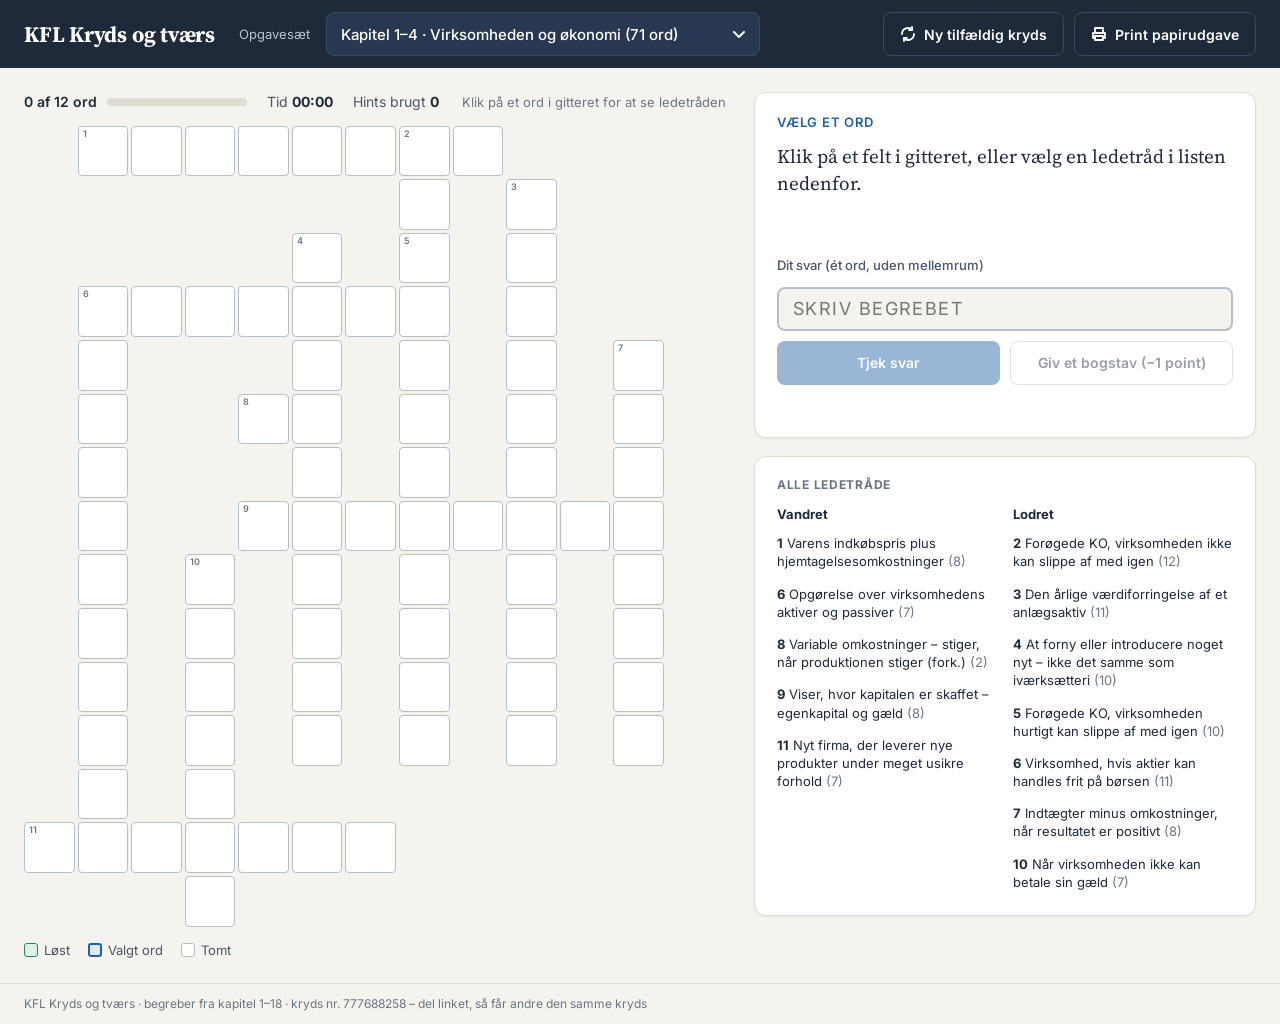
==== index.html @ 72ffff64 "23 okt. 2026 v1" ====
<!doctype html>
<html lang="da">
<head>
<meta charset="utf-8">
<meta name="viewport" content="width=device-width, initial-scale=1">
<title>KFL Kryds og tværs</title>
<link rel="preconnect" href="https://fonts.googleapis.com">
<link href="https://fonts.googleapis.com/css2?family=Inter:wght@400;500;600;700&family=Source+Serif+4:wght@600;700&display=swap" rel="stylesheet">
<link rel="stylesheet" href="style.css">
</head>
<body>
<div class="app">
  <header class="topbar">
    <div class="brand">KFL Kryds og tværs</div>
    <label class="setlabel" for="saet">Opgavesæt</label>
    <select id="saet" class="setselect" aria-label="Vælg opgavesæt"></select>
    <div class="spacer"></div>
    <div class="actions">
      <button type="button" id="btnNy" class="btn btn-ghost">
        <svg aria-hidden="true" width="16" height="16" viewBox="0 0 16 16" fill="none" stroke="currentColor" stroke-width="1.8" stroke-linecap="round" stroke-linejoin="round"><path d="M2 8a6 6 0 0 1 10.3-4.2M14 8a6 6 0 0 1-10.3 4.2"/><path d="M12 1v3H9M4 15v-3h3"/></svg>
        Ny tilfældig kryds
      </button>
      <button type="button" id="btnPrint" class="btn btn-ghost">
        <svg aria-hidden="true" width="16" height="16" viewBox="0 0 16 16" fill="none" stroke="currentColor" stroke-width="1.8" stroke-linecap="round" stroke-linejoin="round"><path d="M4 6V2h8v4M4 12H2V7h12v5h-2"/><path d="M4 10h8v4H4z"/></svg>
        Print papirudgave
      </button>
    </div>
  </header>

  <div class="printhead">
    <div>
      <div class="printtitle">KFL Kryds og tværs</div>
      <div class="printsub" id="printSub"></div>
    </div>
    <div class="printlines">
      <div>Navn: ____________________________</div>
      <div>Klasse: __________ &nbsp; Dato: __________</div>
    </div>
  </div>

  <main class="main">
    <section class="board" aria-label="Krydsen">
      <div class="status">
        <div class="progress"><span id="progText">0 af 0 ord</span><div class="bar"><div id="progBar"></div></div></div>
        <div>Tid <strong id="timer">00:00</strong></div>
        <div>Hints brugt <strong id="hintCount">0</strong></div>
        <div class="hinttext">Klik på et ord i gitteret for at se ledetråden</div>
      </div>
      <div id="grid" class="grid" role="group" aria-label="Krydsordsgitter"></div>
      <div class="legend">
        <span><i class="sw solved"></i>Løst</span>
        <span><i class="sw active"></i>Valgt ord</span>
        <span><i class="sw"></i>Tomt</span>
      </div>
    </section>

    <aside class="panel" aria-label="Ledetråd og svar">
      <div class="card" id="clueCard">
        <div class="cardhead">
          <div class="cluetag" id="clueTag">Vælg et ord</div>
          <div class="cluesrc" id="clueSrc"></div>
        </div>
        <p class="cluetext" id="clueText">Klik på et felt i gitteret, eller vælg en ledetråd i listen nedenfor.</p>
        <div class="boxes" id="boxes" aria-hidden="true"></div>
        <label class="inlabel" for="svar">Dit svar (ét ord, uden mellemrum)</label>
        <form id="svarForm" class="svarrow" autocomplete="off">
          <input id="svar" type="text" placeholder="Skriv begrebet" autocapitalize="characters" disabled>
          <div class="btnrow">
            <button type="submit" id="btnTjek" class="btn btn-primary" disabled>Tjek svar</button>
            <button type="button" id="btnHint" class="btn btn-outline" disabled>Giv et bogstav (−1 point)</button>
          </div>
        </form>
        <div class="feedback" id="feedback" aria-live="polite"></div>
      </div>

      <div class="card cluelist">
        <div class="cardlabel">Alle ledetråde</div>
        <div class="clues2">
          <div><div class="dirhead">Vandret</div><div id="listA" class="clueitems"></div></div>
          <div><div class="dirhead">Lodret</div><div id="listD" class="clueitems"></div></div>
        </div>
      </div>
    </aside>
  </main>

  <section class="facit" aria-label="Facit">
    <div class="printtitle">Facit</div>
    <div class="printsub" id="facitSub"></div>
    <div id="facitGrid" class="grid facitgrid"></div>
  </section>

  <footer class="foot">KFL Kryds og tværs · begreber fra kapitel 1–18 · <span id="footSeed"></span></footer>
</div>

<div class="overlay" id="doneOverlay" hidden>
  <div class="dialog" role="dialog" aria-modal="true" aria-labelledby="doneTitle">
    <div class="donecheck" aria-hidden="true">✓</div>
    <h2 id="doneTitle">Flot – krydsen er løst!</h2>
    <p id="doneText"></p>
    <div class="btnrow">
      <button type="button" id="btnDoneNy" class="btn btn-primary">Ny tilfældig kryds</button>
      <button type="button" id="btnDoneLuk" class="btn btn-outline">Se krydsen</button>
    </div>
  </div>
</div>

<script src="data.js"></script>
<script src="app.js"></script>
</body>
</html>
---- style.css ----
:root{
  --ink:#1E2A3A; --muted:#4A5668; --faint:#6B7684;
  --paper:#F4F3EE; --line:#DEDCD3; --cellline:#B9BDC6;
  --blue:#1F5FA8; --blue-bg:#DCE9F8; --green:#1F8A5B; --green-bg:#DDF3E7; --green-ink:#176B47;
  --red:#B5362C; --red-bg:#FBE3E0;
}
*{box-sizing:border-box}
body{margin:0;background:var(--paper);color:var(--ink);font-family:Inter,system-ui,sans-serif;font-size:15px;line-height:1.4}
button,input,select{font-family:inherit}
.app{min-height:100vh;display:flex;flex-direction:column}

.topbar{display:flex;flex-wrap:wrap;align-items:center;gap:12px 16px;padding:12px 24px;background:var(--ink);color:#fff}
.brand{font-family:'Source Serif 4',Georgia,serif;font-size:22px;font-weight:700;letter-spacing:-.01em;margin-right:8px}
.setlabel{font-size:13px;color:#B9C3D1}
.setselect{min-height:44px;padding:0 36px 0 14px;border:1px solid #3A4A60;border-radius:8px;background:#283850 url("data:image/svg+xml,%3Csvg xmlns='http://www.w3.org/2000/svg' width='16' height='16' fill='none' stroke='white' stroke-width='2' stroke-linecap='round' stroke-linejoin='round'%3E%3Cpath d='M3 6l5 5 5-5'/%3E%3C/svg%3E") no-repeat right 12px center;color:#fff;font-size:15px;font-weight:500;appearance:none;-webkit-appearance:none;max-width:100%;cursor:pointer}
.setselect optgroup,.setselect option{color:var(--ink);background:#fff}
.spacer{flex:1 1 20px}
.actions{display:flex;gap:10px;flex-wrap:wrap}
.btn{display:inline-flex;align-items:center;justify-content:center;gap:8px;min-height:44px;padding:0 16px;border-radius:8px;font-size:14px;font-weight:600;cursor:pointer;border:1px solid transparent}
.btn:disabled{opacity:.45;cursor:default}
.btn-ghost{background:transparent;border-color:#3A4A60;color:#fff}
.btn-ghost:hover{background:#283850}
.btn-primary{background:var(--blue);color:#fff}
.btn-primary:hover:not(:disabled){background:#174C87}
.btn-outline{background:#fff;color:var(--ink);border-color:var(--cellline)}
.btn-outline:hover:not(:disabled){background:#F4F3EE}

.main{display:flex;flex-wrap:wrap;gap:28px;padding:24px;max-width:1280px;width:100%;margin:0 auto}
.board{flex:1 1 520px;min-width:0;display:flex;flex-direction:column;gap:14px}
.panel{flex:1 1 320px;min-width:0;display:flex;flex-direction:column;gap:18px}

.status{display:flex;flex-wrap:wrap;align-items:center;gap:8px 20px;font-size:14px;color:var(--muted)}
.status strong{color:var(--ink)}
.progress{display:flex;align-items:center;gap:10px;font-weight:600;color:var(--ink)}
.bar{width:140px;height:8px;border-radius:4px;background:var(--line);overflow:hidden}
.bar div{height:100%;width:0;background:var(--green);transition:width .3s}
.hinttext{margin-left:auto;font-size:13px;color:var(--faint)}

.grid{display:grid;gap:3px;width:100%;max-width:640px;user-select:none}
.cell{position:relative;aspect-ratio:1;display:flex;align-items:center;justify-content:center;border-radius:4px;font-weight:600;font-size:clamp(11px,2.4vw,19px);text-transform:uppercase}
.cell.empty{background:transparent}
.cell.letter{background:#fff;border:1px solid var(--cellline);cursor:pointer}
.cell.letter:hover{border-color:var(--blue)}
.cell .num{position:absolute;top:2px;left:4px;font-size:9px;font-weight:600;color:var(--faint);line-height:1}
.cell.shown{color:var(--green-ink)}
@media (max-width:640px){.cell .num{font-size:7px;top:1px;left:2px}.hinttext{display:none}}
.cell.solved{background:var(--green-bg);border-color:var(--green);color:var(--green-ink)}
.cell.active{background:var(--blue-bg);border:2px solid var(--blue);color:var(--blue)}
.cell.focus{box-shadow:inset 0 0 0 2px var(--blue)}
.cell.solved.active{background:#CFE6DA}
.cell.shake{animation:shake .35s}
@keyframes shake{0%,100%{transform:translateX(0)}25%{transform:translateX(-3px)}75%{transform:translateX(3px)}}

.legend{display:flex;gap:18px;font-size:13px;color:var(--muted);flex-wrap:wrap}
.legend span{display:flex;align-items:center;gap:6px}
.sw{width:14px;height:14px;border-radius:3px;background:#fff;border:1px solid var(--cellline);display:inline-block}
.sw.solved{background:var(--green-bg);border-color:var(--green)}
.sw.active{background:var(--blue-bg);border:2px solid var(--blue)}

.card{background:#fff;border:1px solid var(--line);border-radius:12px;padding:20px 22px;display:flex;flex-direction:column;gap:12px;box-shadow:0 1px 2px rgba(30,42,58,.06)}
.cardhead{display:flex;align-items:baseline;justify-content:space-between;gap:12px}
.cluetag{font-size:13px;font-weight:600;color:var(--blue);text-transform:uppercase;letter-spacing:.06em}
.cluesrc{font-size:12px;color:var(--faint)}
.cluetext{margin:0;font-family:'Source Serif 4',Georgia,serif;font-size:19px;line-height:1.4}
.boxes{display:flex;gap:5px;flex-wrap:wrap;min-height:36px}
.box{width:28px;height:34px;border:1px solid var(--cellline);border-radius:6px;display:flex;align-items:center;justify-content:center;font-weight:600}
.box.known{border-color:var(--green);background:var(--green-bg);color:var(--green-ink)}
.inlabel{font-size:13px;font-weight:500;color:var(--muted)}
.svarrow{display:flex;flex-direction:column;gap:10px}
#svar{min-height:44px;padding:0 14px;border:2px solid var(--cellline);border-radius:8px;font-size:18px;letter-spacing:.08em;text-transform:uppercase;width:100%}
#svar:focus{outline:none;border-color:var(--blue)}
#svar:disabled{background:#F4F3EE}
.btnrow{display:flex;gap:10px;flex-wrap:wrap}
.btnrow .btn{flex:1 1 130px}
.feedback{min-height:20px;font-size:14px;font-weight:600}
.feedback.ok{color:var(--green)}
.feedback.bad{color:var(--red)}

.cardlabel{font-size:12px;font-weight:700;color:var(--faint);text-transform:uppercase;letter-spacing:.06em}
.clues2{display:grid;grid-template-columns:repeat(2,minmax(0,1fr));gap:16px;font-size:13px;line-height:1.45}
.dirhead{font-weight:700;margin-bottom:6px}
.clueitems{display:flex;flex-direction:column;gap:6px}
.clueitem{background:none;border:0;padding:4px 6px;margin:0 -6px;text-align:left;font:inherit;color:var(--ink);border-radius:6px;cursor:pointer;line-height:1.4}
.clueitem:hover{background:var(--paper)}
.clueitem b{margin-right:4px}
.clueitem .len{color:var(--faint)}
.clueitem.solved{color:var(--green);text-decoration:line-through}
.clueitem.active{color:var(--blue);font-weight:600;background:var(--blue-bg)}
@media (max-width:480px){.clues2{grid-template-columns:1fr}}

.foot{padding:12px 24px;font-size:12px;color:var(--faint);border-top:1px solid var(--line)}
.printhead,.facit{display:none}

.overlay{position:fixed;inset:0;background:rgba(30,42,58,.55);display:flex;align-items:center;justify-content:center;padding:20px;z-index:10}
.overlay[hidden]{display:none}
.dialog{background:#fff;border-radius:14px;padding:32px;max-width:420px;width:100%;display:flex;flex-direction:column;gap:14px;text-align:center}
.dialog h2{margin:0;font-family:'Source Serif 4',Georgia,serif;font-size:26px}
.dialog p{margin:0;color:var(--muted)}
.donecheck{width:56px;height:56px;border-radius:50%;background:var(--green-bg);color:var(--green);font-size:30px;font-weight:700;display:flex;align-items:center;justify-content:center;margin:0 auto}

/* ---------- Print ---------- */
@media print{
  @page{size:A4;margin:14mm}
  body{background:#fff;color:#000;font-size:11pt}
  .topbar,.status,.legend,.panel .card:first-child,.foot,.overlay{display:none !important}
  .printhead{display:flex;justify-content:space-between;align-items:flex-end;border-bottom:2px solid #000;padding-bottom:8px;margin-bottom:14px}
  .printtitle{font-family:'Source Serif 4',Georgia,serif;font-size:20pt;font-weight:700}
  .printsub{font-size:10pt;color:#333;margin-top:3px}
  .printlines{font-size:10pt;display:flex;flex-direction:column;gap:5px;align-items:flex-end}
  .main{display:block;padding:0;max-width:none}
  .board{display:block}
  .grid{gap:0;max-width:150mm;margin:0 auto}
  .cell{border-radius:0;font-size:11pt;color:transparent !important}
  .cell.empty{background:transparent !important}
  .cell.letter,.cell.solved,.cell.active{background:#fff !important;border:1px solid #000 !important;margin:-.5px;box-shadow:none}
  .cell .num{color:#000;font-size:7pt}
  .panel{display:block;margin-top:14px}
  .card{border:0;padding:0;box-shadow:none;gap:8px}
  .cardlabel{display:none}
  .clues2{font-size:10pt;gap:20px}
  .clueitem{color:#000 !important;text-decoration:none !important;background:none !important;font-weight:400 !important;padding:0;margin:0}
  .clueitem .len{color:#333}
  .facit{display:block;page-break-before:always}
  .facitgrid .cell{color:#000 !important}
  .facit .printtitle{margin-bottom:4px}
  .facit .grid{margin-top:14px}
}
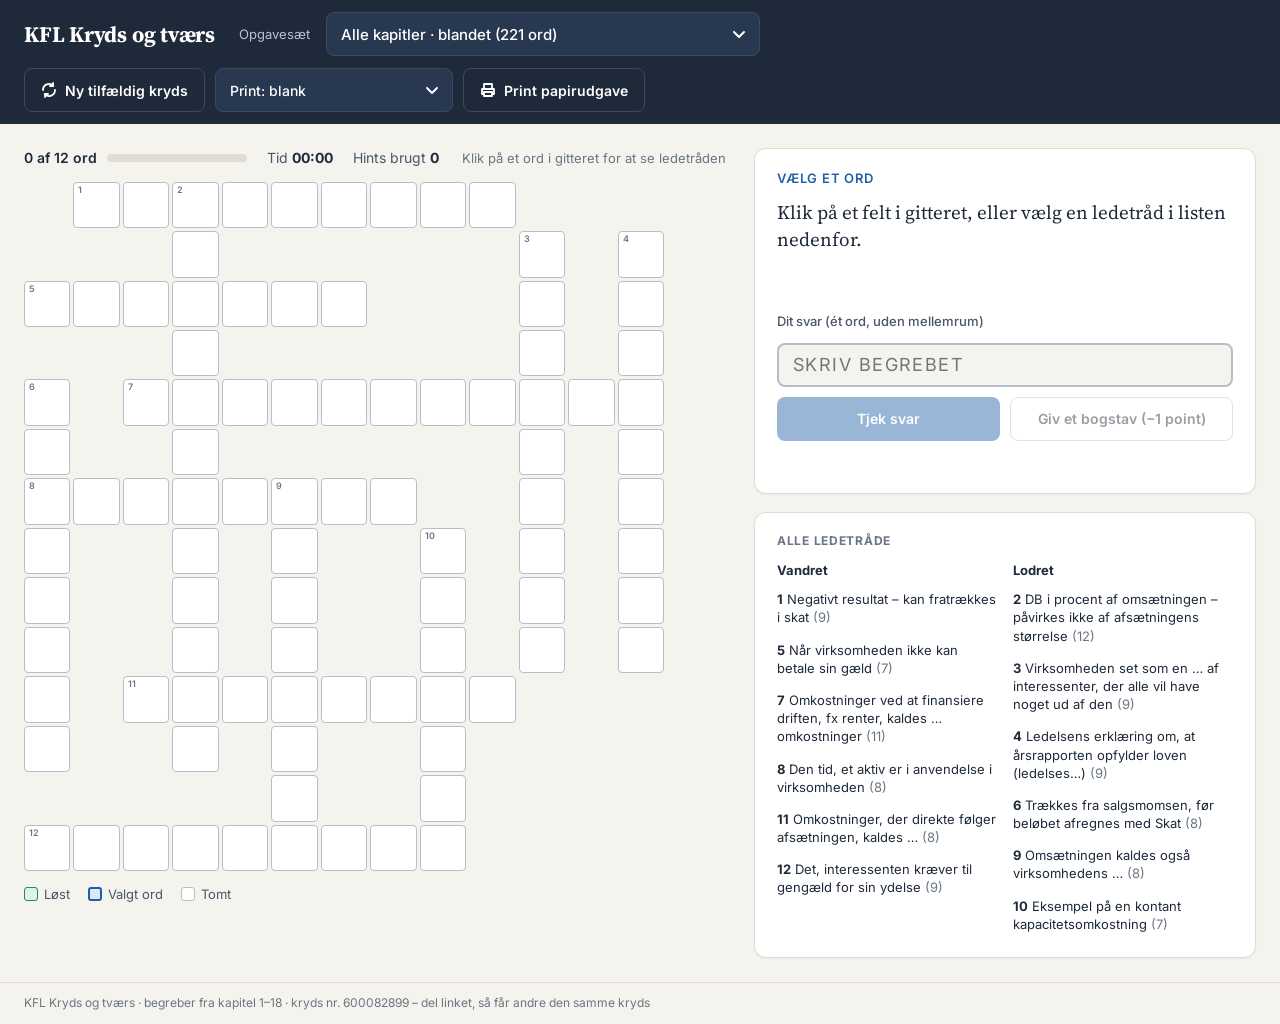
==== commit 5b2cd032: "23 okt.  2026 v2" ====
--- a/index.html
+++ b/index.html
@@ -20,6 +20,10 @@
         <svg aria-hidden="true" width="16" height="16" viewBox="0 0 16 16" fill="none" stroke="currentColor" stroke-width="1.8" stroke-linecap="round" stroke-linejoin="round"><path d="M2 8a6 6 0 0 1 10.3-4.2M14 8a6 6 0 0 1-10.3 4.2"/><path d="M12 1v3H9M4 15v-3h3"/></svg>
         Ny tilfældig kryds
       </button>
+      <select id="printMode" class="setselect printmode" aria-label="Printversion">
+        <option value="blank">Print: blank</option>
+        <option value="hjaelp">Print: med hjælpebogstaver</option>
+      </select>
       <button type="button" id="btnPrint" class="btn btn-ghost">
         <svg aria-hidden="true" width="16" height="16" viewBox="0 0 16 16" fill="none" stroke="currentColor" stroke-width="1.8" stroke-linecap="round" stroke-linejoin="round"><path d="M4 6V2h8v4M4 12H2V7h12v5h-2"/><path d="M4 10h8v4H4z"/></svg>
         Print papirudgave
--- a/style.css
+++ b/style.css
@@ -15,6 +15,7 @@
 .setselect{min-height:44px;padding:0 36px 0 14px;border:1px solid #3A4A60;border-radius:8px;background:#283850 url("data:image/svg+xml,%3Csvg xmlns='http://www.w3.org/2000/svg' width='16' height='16' fill='none' stroke='white' stroke-width='2' stroke-linecap='round' stroke-linejoin='round'%3E%3Cpath d='M3 6l5 5 5-5'/%3E%3C/svg%3E") no-repeat right 12px center;color:#fff;font-size:15px;font-weight:500;appearance:none;-webkit-appearance:none;max-width:100%;cursor:pointer}
 .setselect optgroup,.setselect option{color:var(--ink);background:#fff}
 .spacer{flex:1 1 20px}
+.printmode{font-weight:500;font-size:14px}
 .actions{display:flex;gap:10px;flex-wrap:wrap}
 .btn{display:inline-flex;align-items:center;justify-content:center;gap:8px;min-height:44px;padding:0 16px;border-radius:8px;font-size:14px;font-weight:600;cursor:pointer;border:1px solid transparent}
 .btn:disabled{opacity:.45;cursor:default}
@@ -114,6 +115,7 @@
   .cell.empty{background:transparent !important}
   .cell.letter,.cell.solved,.cell.active{background:#fff !important;border:1px solid #000 !important;margin:-.5px;box-shadow:none}
   .cell .num{color:#000;font-size:7pt}
+  body.print-hjaelp .cell.hjaelp::after{content:attr(data-h);position:absolute;inset:0;display:flex;align-items:center;justify-content:center;color:#000;font-weight:700}
   .panel{display:block;margin-top:14px}
   .card{border:0;padding:0;box-shadow:none;gap:8px}
   .cardlabel{display:none}
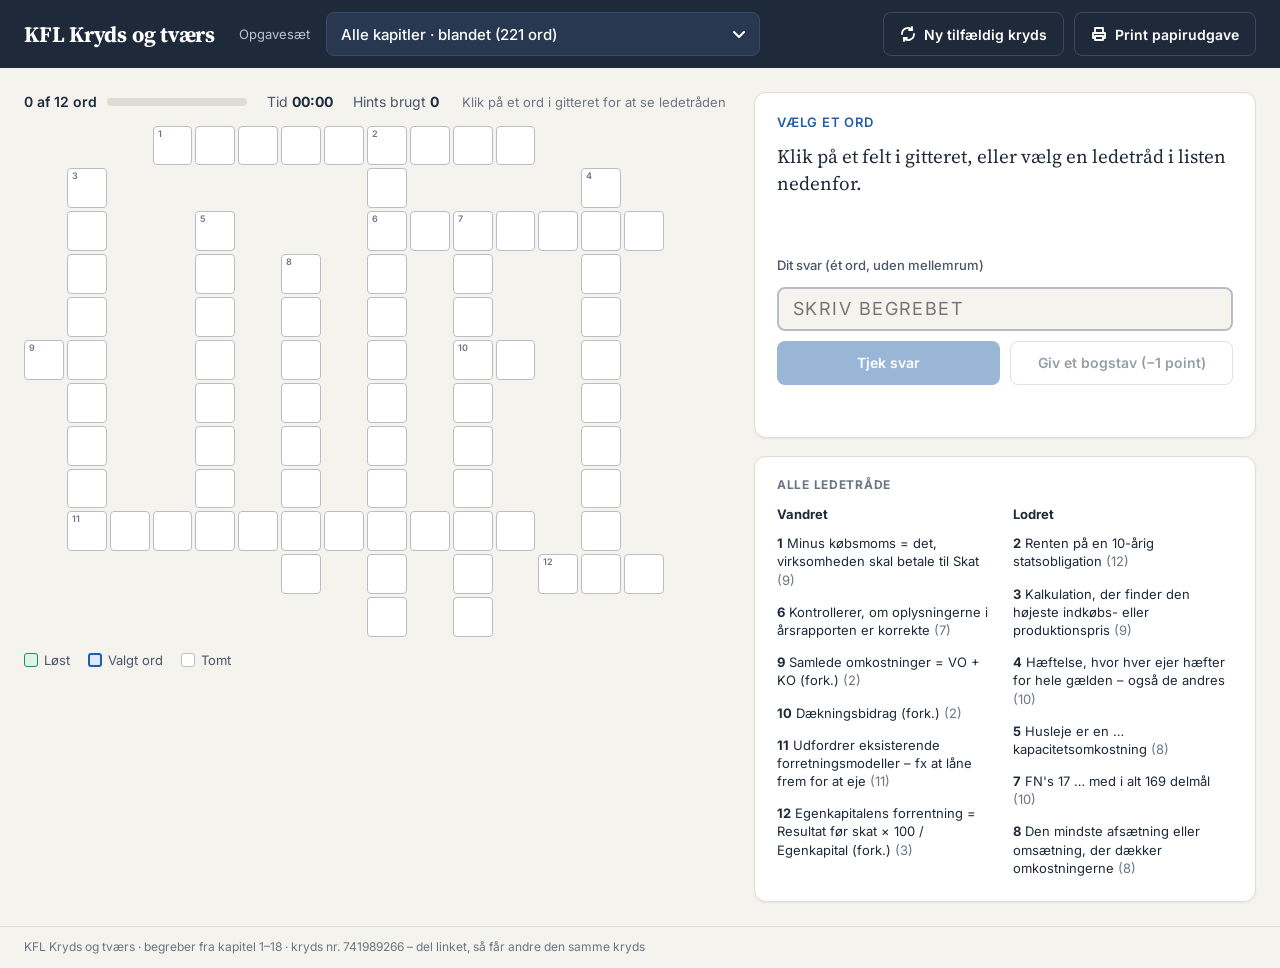
==== commit 58b163dc: "23 okt. 2026 v4" ====
--- a/index.html
+++ b/index.html
@@ -20,10 +20,6 @@
         <svg aria-hidden="true" width="16" height="16" viewBox="0 0 16 16" fill="none" stroke="currentColor" stroke-width="1.8" stroke-linecap="round" stroke-linejoin="round"><path d="M2 8a6 6 0 0 1 10.3-4.2M14 8a6 6 0 0 1-10.3 4.2"/><path d="M12 1v3H9M4 15v-3h3"/></svg>
         Ny tilfældig kryds
       </button>
-      <select id="printMode" class="setselect printmode" aria-label="Printversion">
-        <option value="blank">Print: blank</option>
-        <option value="hjaelp">Print: med hjælpebogstaver</option>
-      </select>
       <button type="button" id="btnPrint" class="btn btn-ghost">
         <svg aria-hidden="true" width="16" height="16" viewBox="0 0 16 16" fill="none" stroke="currentColor" stroke-width="1.8" stroke-linecap="round" stroke-linejoin="round"><path d="M4 6V2h8v4M4 12H2V7h12v5h-2"/><path d="M4 10h8v4H4z"/></svg>
         Print papirudgave
@@ -87,6 +83,15 @@
     </aside>
   </main>
 
+  <section class="hjaelpside" aria-label="Med hjælpebogstaver">
+    <div class="printhead">
+      <div><div class="printtitle">KFL Kryds og tværs</div><div class="printsub" id="hjaelpSub"></div></div>
+      <div class="printlines"><div>Navn: ____________________________</div><div>Klasse: __________ &nbsp; Dato: __________</div></div>
+    </div>
+    <div id="hjaelpGrid" class="grid"></div>
+    <div class="clues2" id="hjaelpClues"></div>
+  </section>
+
   <section class="facit" aria-label="Facit">
     <div class="printtitle">Facit</div>
     <div class="printsub" id="facitSub"></div>
--- a/style.css
+++ b/style.css
@@ -15,7 +15,6 @@
 .setselect{min-height:44px;padding:0 36px 0 14px;border:1px solid #3A4A60;border-radius:8px;background:#283850 url("data:image/svg+xml,%3Csvg xmlns='http://www.w3.org/2000/svg' width='16' height='16' fill='none' stroke='white' stroke-width='2' stroke-linecap='round' stroke-linejoin='round'%3E%3Cpath d='M3 6l5 5 5-5'/%3E%3C/svg%3E") no-repeat right 12px center;color:#fff;font-size:15px;font-weight:500;appearance:none;-webkit-appearance:none;max-width:100%;cursor:pointer}
 .setselect optgroup,.setselect option{color:var(--ink);background:#fff}
 .spacer{flex:1 1 20px}
-.printmode{font-weight:500;font-size:14px}
 .actions{display:flex;gap:10px;flex-wrap:wrap}
 .btn{display:inline-flex;align-items:center;justify-content:center;gap:8px;min-height:44px;padding:0 16px;border-radius:8px;font-size:14px;font-weight:600;cursor:pointer;border:1px solid transparent}
 .btn:disabled{opacity:.45;cursor:default}
@@ -90,7 +89,7 @@
 @media (max-width:480px){.clues2{grid-template-columns:1fr}}
 
 .foot{padding:12px 24px;font-size:12px;color:var(--faint);border-top:1px solid var(--line)}
-.printhead,.facit{display:none}
+.printhead,.facit,.hjaelpside{display:none}
 
 .overlay{position:fixed;inset:0;background:rgba(30,42,58,.55);display:flex;align-items:center;justify-content:center;padding:20px;z-index:10}
 .overlay[hidden]{display:none}
@@ -115,7 +114,10 @@
   .cell.empty{background:transparent !important}
   .cell.letter,.cell.solved,.cell.active{background:#fff !important;border:1px solid #000 !important;margin:-.5px;box-shadow:none}
   .cell .num{color:#000;font-size:7pt}
-  body.print-hjaelp .cell.hjaelp::after{content:attr(data-h);position:absolute;inset:0;display:flex;align-items:center;justify-content:center;color:#000;font-weight:700}
+  .hjaelpside{display:block;page-break-before:always}
+  .hjaelpside .printhead{margin-bottom:14px}
+  .hjaelpside .cell.hjaelp::after{content:attr(data-h);position:absolute;inset:0;display:flex;align-items:center;justify-content:center;color:#000;font-weight:700}
+  .hjaelpside .clues2{margin-top:14px;font-size:10pt}
   .panel{display:block;margin-top:14px}
   .card{border:0;padding:0;box-shadow:none;gap:8px}
   .cardlabel{display:none}
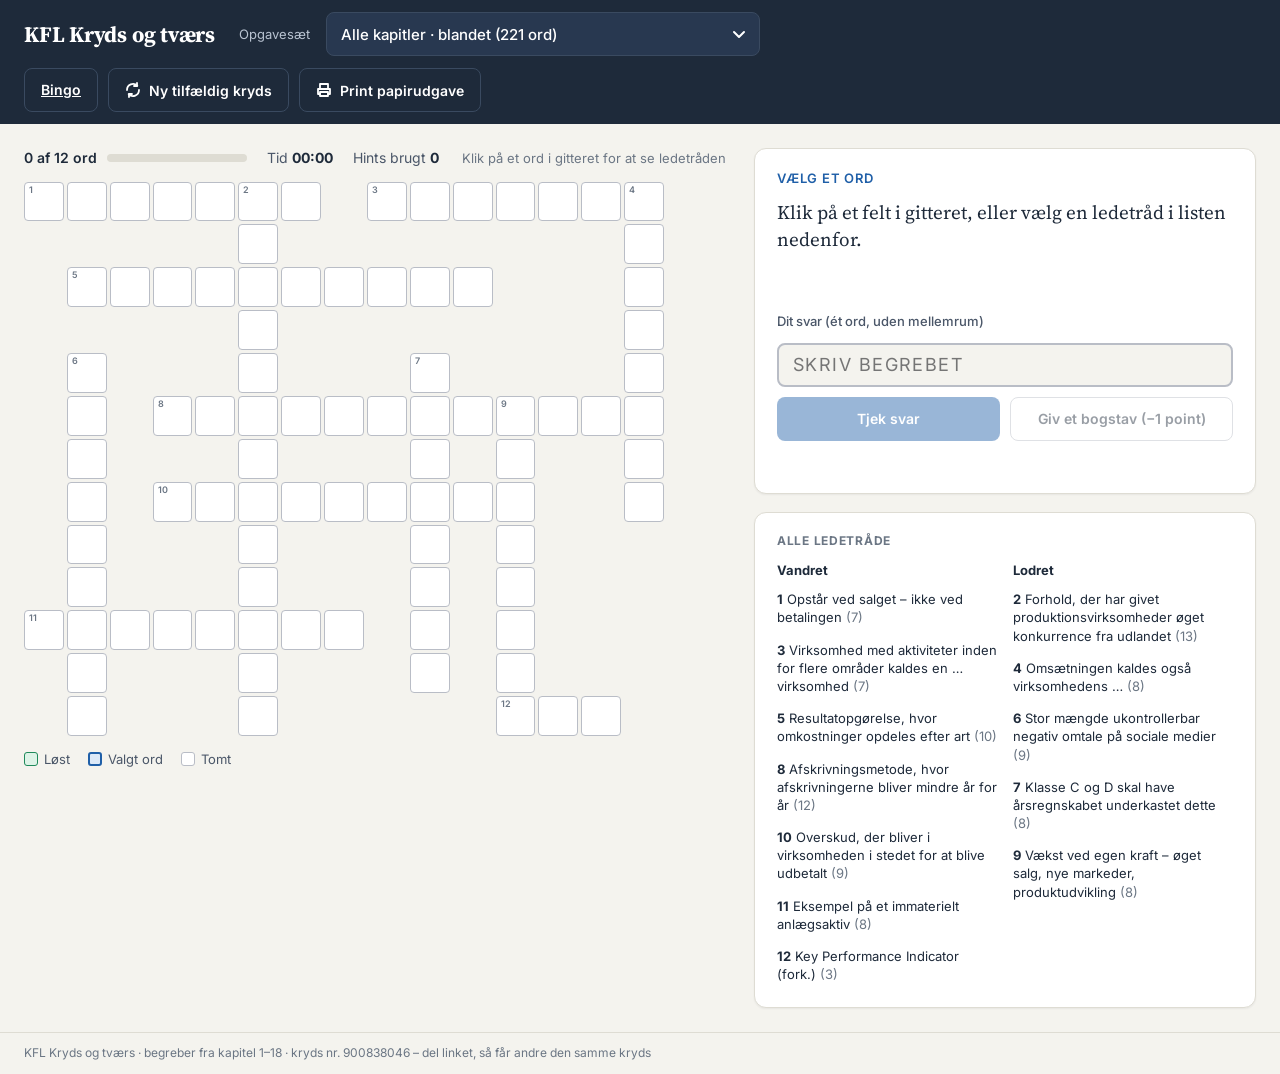
==== commit cc79fcdb: "24 okt. 2026 v1" ====
--- a/index.html
+++ b/index.html
@@ -16,6 +16,7 @@
     <select id="saet" class="setselect" aria-label="Vælg opgavesæt"></select>
     <div class="spacer"></div>
     <div class="actions">
+      <a class="btn btn-ghost" href="bingo.html">Bingo</a>
       <button type="button" id="btnNy" class="btn btn-ghost">
         <svg aria-hidden="true" width="16" height="16" viewBox="0 0 16 16" fill="none" stroke="currentColor" stroke-width="1.8" stroke-linecap="round" stroke-linejoin="round"><path d="M2 8a6 6 0 0 1 10.3-4.2M14 8a6 6 0 0 1-10.3 4.2"/><path d="M12 1v3H9M4 15v-3h3"/></svg>
         Ny tilfældig kryds
